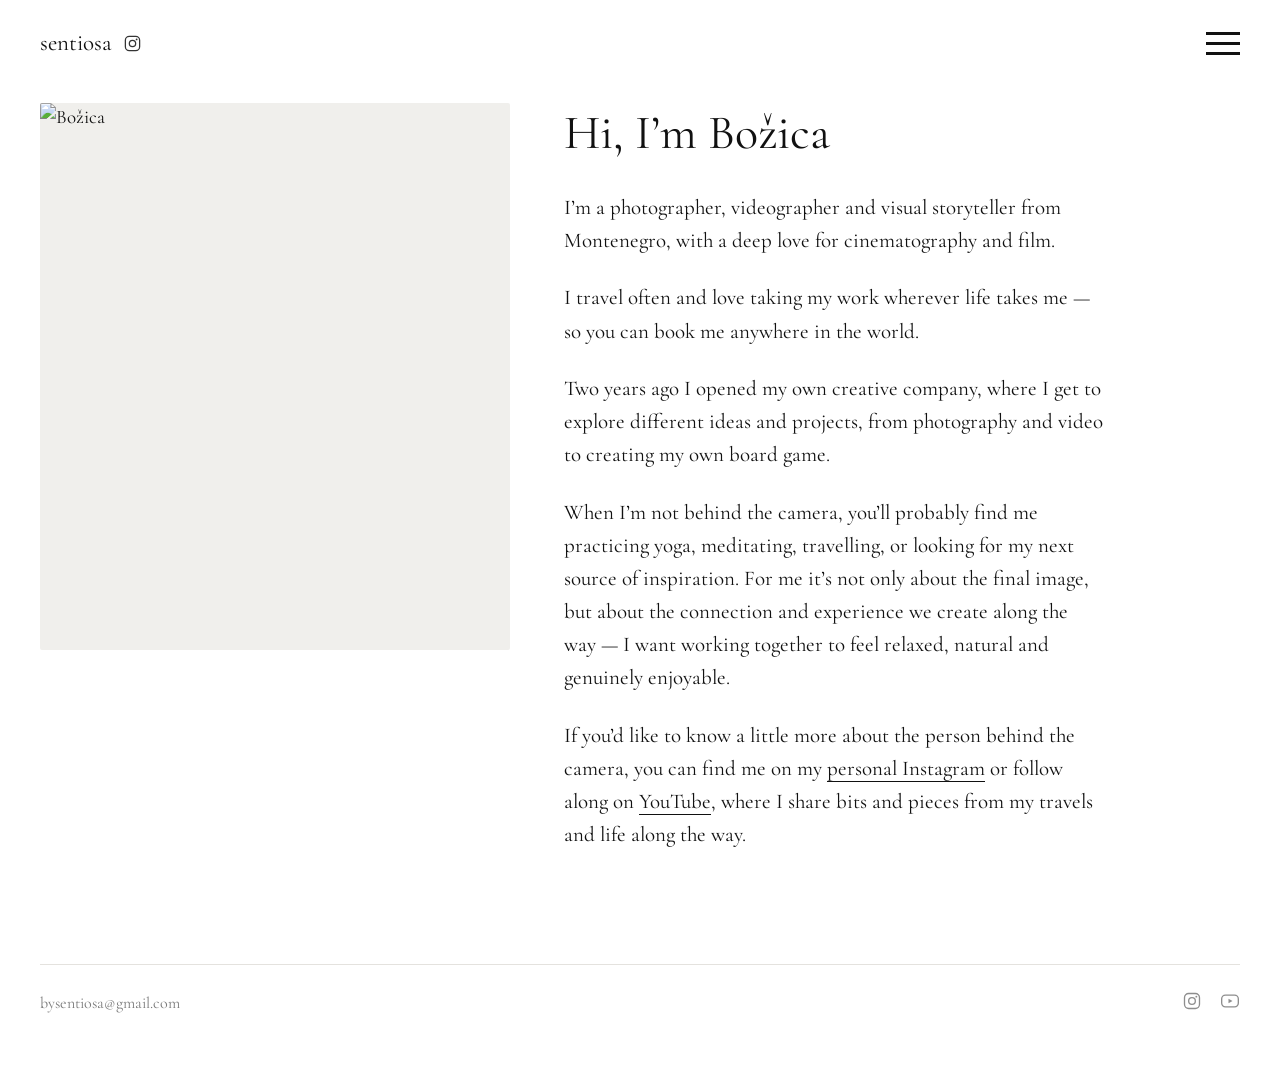
==== about.html @ 46932684 "Add files via upload" ====
<!DOCTYPE html>
<html lang="en">
<head>
<meta charset="utf-8">
<meta name="viewport" content="width=device-width, initial-scale=1">
<title>About — sentiosa</title>
<meta name="description" content="Božica — photographer, videographer and visual storyteller from Montenegro.">
<link rel="icon" href="favicon.ico">
<link rel="preconnect" href="https://fonts.googleapis.com">
<link rel="preconnect" href="https://fonts.gstatic.com" crossorigin>
<link href="https://fonts.googleapis.com/css2?family=Cormorant+Garamond:wght@300;400;500&display=swap" rel="stylesheet">
<link rel="stylesheet" href="style.css">
</head>
<body>
<div class="wrap">

  <header class="masthead">
    <div class="masthead__left">
      <a class="masthead__name" href="index.html">sentiosa</a>
      <a class="ig" href="https://www.instagram.com/bysentiosa/" target="_blank" rel="noopener" aria-label="Instagram"><svg viewBox="0 0 24 24" fill="none" stroke="currentColor" stroke-width="1.6" stroke-linecap="round" stroke-linejoin="round" aria-hidden="true" focusable="false"><rect x="3" y="3" width="18" height="18" rx="5"></rect><circle cx="12" cy="12" r="4"></circle><circle cx="17.2" cy="6.8" r="1.15" fill="currentColor" stroke="none"></circle></svg></a>
    </div>
    <button class="burger" type="button" aria-label="Open menu" aria-expanded="false" aria-controls="menu">
      <span></span><span></span><span></span>
    </button>
    <noscript>
      <nav class="masthead__nav">
        <a href="photo.html">photo</a>
        <a href="video.html">video</a>
        <a href="about.html">about</a>
        <a href="contact.html">contact</a>
      </nav>
    </noscript>
  </header>

  <main>
    <div class="about">

      <figure class="about__portrait">
        <img src="images/about.jpg" alt="Božica" width="1400" height="1631">
      </figure>

      <div class="about__text">
        <h1 class="page__title">Hi, I&rsquo;m Bo&#382;ica</h1>

        <p>I&rsquo;m a photographer, videographer and visual storyteller from Montenegro, with a deep love for cinematography and film.</p>

        <p>I travel often and love taking my work wherever life takes me &mdash; so you can book me anywhere in the world.</p>

        <p>Two years ago I opened my own creative company, where I get to explore different ideas and projects, from photography and video to creating my own board game.</p>

        <p>When I&rsquo;m not behind the camera, you&rsquo;ll probably find me practicing yoga, meditating, travelling, or looking for my next source of inspiration. For me it&rsquo;s not only about the final image, but about the connection and experience we create along the way &mdash; I want working together to feel relaxed, natural and genuinely enjoyable.</p>

        <p>If you&rsquo;d like to know a little more about the person behind the camera, you can find me on my <a href="https://www.instagram.com/sentiosa/" target="_blank" rel="noopener">personal Instagram</a> or follow along on <a href="https://www.youtube.com/@sentiosa" target="_blank" rel="noopener">YouTube</a>, where I share bits and pieces from my travels and life along the way.</p>
      </div>

    </div>
  </main>

  <footer class="colophon">
    <a href="mailto:bysentiosa@gmail.com">bysentiosa@gmail.com</a>
    <ul>
      <li><a class="ig" href="https://www.instagram.com/bysentiosa/" target="_blank" rel="noopener" aria-label="Instagram"><svg viewBox="0 0 24 24" fill="none" stroke="currentColor" stroke-width="1.6" stroke-linecap="round" stroke-linejoin="round" aria-hidden="true" focusable="false"><rect x="3" y="3" width="18" height="18" rx="5"></rect><circle cx="12" cy="12" r="4"></circle><circle cx="17.2" cy="6.8" r="1.15" fill="currentColor" stroke="none"></circle></svg></a></li>
      <li><a class="ig" href="https://www.youtube.com/@sentiosa" target="_blank" rel="noopener" aria-label="YouTube"><svg viewBox="0 0 24 24" fill="none" stroke="currentColor" stroke-width="1.6" stroke-linecap="round" stroke-linejoin="round" aria-hidden="true" focusable="false"><rect x="2" y="5" width="20" height="14" rx="4.5"></rect><path d="M10.2 9.3 L15 12 L10.2 14.7 Z" fill="currentColor" stroke="none"></path></svg></a></li>
    </ul>
  </footer>

</div>

<div class="menu" id="menu" data-open="false">
  <button class="menu__close" type="button" aria-label="Close menu">&times;</button>
  <nav class="menu__links">
    <a href="photo.html">photo</a>
    <a href="video.html">video</a>
    <a href="about.html">about</a>
    <a href="contact.html">contact</a>
  </nav>
  <p class="menu__foot">
    <a href="mailto:bysentiosa@gmail.com">bysentiosa@gmail.com</a>
    <span class="menu__social">
      <a class="ig" href="https://www.instagram.com/bysentiosa/" target="_blank" rel="noopener" aria-label="Instagram"><svg viewBox="0 0 24 24" fill="none" stroke="currentColor" stroke-width="1.6" stroke-linecap="round" stroke-linejoin="round" aria-hidden="true" focusable="false"><rect x="3" y="3" width="18" height="18" rx="5"></rect><circle cx="12" cy="12" r="4"></circle><circle cx="17.2" cy="6.8" r="1.15" fill="currentColor" stroke="none"></circle></svg></a>
      <a class="ig" href="https://www.youtube.com/@sentiosa" target="_blank" rel="noopener" aria-label="YouTube"><svg viewBox="0 0 24 24" fill="none" stroke="currentColor" stroke-width="1.6" stroke-linecap="round" stroke-linejoin="round" aria-hidden="true" focusable="false"><rect x="2" y="5" width="20" height="14" rx="4.5"></rect><path d="M10.2 9.3 L15 12 L10.2 14.7 Z" fill="currentColor" stroke="none"></path></svg></a>
    </span>
  </p>
</div>

<script src="site.js" defer></script>

</body>
</html>
---- style.css ----
:root {
  --ink: #111111;
  --paper: #ffffff;
  --muted: #7a7a7a;
  --line: #e4e2de;
  --gutter: 22px;
  --serif: "Cormorant Garamond", Garamond, "Times New Roman", serif;
}

@media (min-width: 800px) {
  :root { --gutter: 40px; }
}

*, *::before, *::after { box-sizing: border-box; }

html { -webkit-text-size-adjust: 100%; }

body {
  margin: 0;
  background: var(--paper);
  color: var(--ink);
  font-family: var(--serif);
  font-size: 19px;
  line-height: 1.5;
  -webkit-font-smoothing: antialiased;
}

img { display: block; width: 100%; height: auto; background: #f0efec; }

a { color: inherit; text-decoration: none; }

a:focus-visible { outline: 2px solid currentColor; outline-offset: 5px; }

/* ============ SPLASH ============ */

.splash {
  position: relative;
  min-height: 100svh;
  overflow: hidden;
}

.splash__bg {
  position: absolute;
  inset: 0;
  width: 100%;
  height: 100%;
  object-fit: cover;
  z-index: 0;
}

/* Optional legibility scrim. Add class="splash scrim" to <body> if your
   photo is busy and the words are hard to read. Off by default. */
.scrim .splash__bg + .splash__veil {
  position: absolute;
  inset: 0;
  background: linear-gradient(180deg, rgba(0,0,0,0.12), rgba(0,0,0,0.28));
  z-index: 1;
}

.splash__veil { display: none; }
.scrim .splash__veil { display: block; }

.splash__inner {
  position: relative;
  z-index: 2;
  min-height: 100svh;
  padding: 26px var(--gutter) 40px;
  display: flex;
  flex-direction: column;
}

.brand {
  display: flex;
  justify-content: space-between;
  align-items: flex-start;
}

.brand__name { font-size: 23px; letter-spacing: 0.01em; }

/* wordmark + instagram, paired in the top-left corner on every page */

.brand__left,
.masthead__left {
  display: flex;
  align-items: center;
  gap: 11px;
}

.ig { display: inline-flex; opacity: 0.85; }
.ig svg { width: 19px; height: 19px; display: block; }
.ig:hover { opacity: 1; }

/* hamburger */

.burger {
  border: 0;
  background: none;
  padding: 6px 0 6px 20px;
  cursor: pointer;
  display: block;
}

.burger span {
  display: block;
  width: 34px;
  height: 3px;
  background: currentColor;
  margin-bottom: 7px;
}

.burger span:last-child { margin-bottom: 0; }

/* staggered links */

.entries {
  margin-top: auto;
  padding-bottom: 4vh;
  display: flex;
  flex-direction: column;
  gap: clamp(14px, 3.5vh, 34px);
}

.entries a {
  font-size: clamp(2.1rem, 9.5vw, 4.6rem);
  line-height: 1;
  display: inline-block;
  align-self: flex-start;
  font-weight: 300;
  border-bottom: 1.5px solid currentColor;
  padding-bottom: 9px;
}

/* Stagger composed against cover.jpg. Her body occupies the right ~55%
   of the visible phone crop, so every word stays inside the left 40%. */
.entries a:nth-child(1) { margin-left: 4%; }
.entries a:nth-child(2) { margin-left: 14%; }
.entries a:nth-child(3) { margin-left: 8%; }
.entries a:nth-child(4) { margin-left: 2%; }

/* set per-word colour to suit what's behind it */
.on-light { color: #111111; }
.on-dark  { color: #ffffff; }

/* nav lives in the burger menu at every width; these two only ever
   render inside <noscript>, as a fallback if the script fails */
.splash__nav { display: flex; gap: 26px; font-size: 20px; padding-top: 4px; }

@media (min-width: 900px) {
  .entries { padding-bottom: 6vh; gap: clamp(10px, 2vh, 26px); }
  .entries a { font-size: clamp(3.4rem, 6vw, 5.6rem); }

  /* Wide crop gives more clear roof to her left, so the stagger opens up */
  .entries a:nth-child(1) { margin-left: 3%; }
  .entries a:nth-child(2) { margin-left: 16%; }
  .entries a:nth-child(3) { margin-left: 8%; }
  .entries a:nth-child(4) { margin-left: 20%; }
}

/* ============ MENU OVERLAY ============ */

.menu {
  position: fixed;
  inset: 0;
  z-index: 10;
  background: var(--paper);
  padding: 26px var(--gutter);
  display: none;
  flex-direction: column;
}

.menu[data-open="true"] { display: flex; }

.menu__close {
  align-self: flex-end;
  border: 0;
  background: none;
  font-family: var(--serif);
  font-size: 30px;
  line-height: 1;
  cursor: pointer;
  color: var(--ink);
  padding: 0;
}

.menu__links {
  margin: auto 0;
  display: flex;
  flex-direction: column;
  gap: 14px;
}

.menu__links a { font-size: clamp(2.1rem, 9.5vw, 3.2rem); line-height: 1.1; font-weight: 300; }

.menu__foot { color: var(--muted); font-size: 16px; }

/* ============ INTERIOR PAGES ============ */

.wrap { max-width: 1500px; margin: 0 auto; padding: 0 var(--gutter); }

.masthead {
  display: flex;
  justify-content: space-between;
  align-items: flex-start;
  padding: 26px 0 42px;
}

.masthead__name { font-size: 23px; }

.masthead__nav {
  display: flex;
  flex-wrap: wrap;
  gap: 8px 18px;
  justify-content: flex-end;
  color: var(--muted);
  font-size: 17px;
}

.masthead .burger { color: var(--ink); }

.masthead__nav a:hover,
.masthead__nav a[aria-current="page"] { color: var(--ink); }

.index {
  display: grid;
  grid-template-columns: 1fr;
  gap: 36px var(--gutter);
  padding-bottom: 64px;
}

@media (min-width: 620px) { .index { grid-template-columns: repeat(2, 1fr); } }
@media (min-width: 1040px) { .index { grid-template-columns: repeat(3, 1fr); } }

.index figure { margin: 0; }
.index img { aspect-ratio: 4 / 5; object-fit: cover; }
.index a:hover img { opacity: 0.74; }
.index figcaption { padding-top: 9px; color: var(--muted); font-size: 16px; }

.page__title {
  font-size: clamp(1.9rem, 6vw, 3rem);
  font-weight: 400;
  margin: 0 0 6px;
}

.page__meta { color: var(--muted); margin: 0 0 52px; }

.prose { max-width: 60ch; }
.prose p { margin: 0 0 1.2em; }

.sr-only {
  position: absolute;
  width: 1px; height: 1px;
  padding: 0; margin: -1px;
  overflow: hidden;
  clip: rect(0 0 0 0);
  white-space: nowrap;
  border: 0;
}

/* ---- series on the photo page ---- */

.series { padding-bottom: clamp(34px, 6vh, 72px); }
.series + .series { border-top: 1px solid var(--line); padding-top: clamp(44px, 7vh, 86px); }

.series__title {
  font-size: clamp(1.5rem, 4.2vw, 2.2rem);
  font-weight: 400;
  letter-spacing: -0.01em;
  margin: 0 0 40px;
}

/* ---- video ---- */

.reels {
  display: grid;
  grid-template-columns: 1fr;
  gap: 40px var(--gutter);
  padding-bottom: 60px;
  align-items: start;
}

/* one wide film across the top, the two vertical ones paired beneath */
@media (min-width: 700px) {
  .reels { grid-template-columns: repeat(2, 1fr); }
  .reel--wide { grid-column: 1 / -1; max-width: 900px; margin: 0 auto; width: 100%; }
}

.reel { display: block; }

.reel__media {
  position: relative;
  display: block;
  width: 100%;
  padding: 0;
  border: 0;
  border-radius: 0;
  background: none;
  font: inherit;
  color: inherit;
}

button.reel__media { cursor: pointer; }

.reel__frame {
  width: 100%;
  border: 0;
  border-radius: 2px;
  display: block;
  background: #000;
}

.reel__media img,
.reel__media video {
  display: block;
  width: 100%;
  height: auto;
  object-fit: cover;
  border-radius: 2px;
  background: #ececec;
}

.reel--wide .reel__media img,
.reel--wide .reel__frame { aspect-ratio: 16 / 9; }

.reel--tall .reel__media img,
.reel--tall .reel__media video { aspect-ratio: 9 / 16; }

.reel__play {
  position: absolute;
  top: 50%;
  left: 50%;
  transform: translate(-50%, -50%);
  width: 52px;
  height: 52px;
  color: rgba(255, 255, 255, 0.92);
  pointer-events: none;
}

.reel__play svg { width: 100%; height: 100%; display: block; }

a.reel:hover .reel__media img,
button.reel__media:hover img { opacity: 0.78; }

.reel__caption {
  display: flex;
  align-items: baseline;
  justify-content: space-between;
  gap: 12px;
  padding-top: 9px;
}

.reel__title { font-size: 18px; color: var(--ink); }
.reel__where { font-size: 15px; color: var(--muted); }

.reel--soon .reel__media img { opacity: 0.4; }
.reel--soon .reel__title { color: var(--muted); }

/* ---- about ---- */

.about {
  display: grid;
  grid-template-columns: 1fr;
  gap: 30px;
  padding-bottom: 40px;
}

.about__portrait { margin: 0; }
.about__portrait img { border-radius: 2px; }

.about__text p {
  margin: 0 0 1.15em;
  max-width: 54ch;
  font-size: 21px;
  line-height: 1.58;
}

.about__text a { border-bottom: 1px solid currentColor; }
.about__text a:hover { color: var(--muted); }

.about__cta { padding-top: 10px; }

.about .page__title { margin-bottom: 22px; }

@media (min-width: 860px) {
  .about {
    grid-template-columns: minmax(0, 0.82fr) minmax(0, 1.18fr);
    gap: 54px;
    align-items: start;
  }
  .about__portrait { position: sticky; top: 34px; }
  .about .page__title { margin-top: -6px; }
}

.frames figure { margin: 0 auto clamp(50px, 9vh, 104px); max-width: 1050px; }
.frames figure.portrait { max-width: 700px; }

/* ---- grouped rows ----
   Tight gaps inside a group, large gaps between groups. That contrast
   is what makes a viewer read them as sets rather than a stream. */

.group {
  display: grid;
  gap: 10px;
  /* clamped in px so the gap tracks the images, not the screen height */
  margin: 0 auto clamp(46px, 8vh, 96px);
}

.group img { aspect-ratio: 4 / 5; object-fit: cover; }

/* MOKSHA is a print series shot 2:3 — show the whole frame, never crop it */
.frames--23 .group img { aspect-ratio: 2 / 3; }
.frames--23 .group-1 img { aspect-ratio: auto; }

.group-1 { grid-template-columns: 1fr; max-width: 820px; margin-bottom: clamp(62px, 11vh, 130px); }
.group-1 img { aspect-ratio: auto; }
.group-2 { grid-template-columns: repeat(2, 1fr); }
.group-3 { grid-template-columns: 1fr; gap: 10px; }
.group-4 { grid-template-columns: repeat(2, 1fr); }

/* On a phone a solo frame looks the same as any stacked one, so the extra
   breathing room it gets on desktop just reads as a random larger gap.
   Below 760px every group is spaced identically. */
@media (max-width: 759px) {
  .group,
  .group-1 { margin-bottom: clamp(40px, 6vh, 66px); }
  .series { padding-bottom: clamp(30px, 5vh, 52px); }
  .series + .series { padding-top: clamp(38px, 6vh, 62px); }
}

@media (min-width: 760px) {
  .group { gap: 14px; }
  .group-3 { grid-template-columns: repeat(3, 1fr); }
  .group-4 { grid-template-columns: repeat(4, 1fr); }

  /* A solo frame gets more room than a row does — but it has to be the same
     above and below, or it reads as shunted toward the group before it.
     Adjacent margins collapse, so this matches the gap on both sides. */
  .group-1 { margin-top: clamp(62px, 11vh, 130px); }
  .frames .group-1:first-child { margin-top: 0; }
}

/* ---- contact ---- */

.contact { max-width: 560px; padding-bottom: 50px; }
.contact .page__title { margin-bottom: 36px; }

.field { margin-bottom: 22px; }

.field label {
  display: block;
  font-size: 16px;
  color: var(--muted);
  margin-bottom: 7px;
}

.field .opt { font-size: 14px; color: #a6a6a6; }

.field input,
.field select,
.field textarea {
  width: 100%;
  font-family: var(--serif);
  font-size: 19px;
  color: var(--ink);
  background: transparent;
  border: 1px solid var(--line);
  border-radius: 0;
  padding: 11px 12px;
  -webkit-appearance: none;
  appearance: none;
}

.field select {
  background-image: linear-gradient(45deg, transparent 50%, var(--muted) 50%), linear-gradient(135deg, var(--muted) 50%, transparent 50%);
  background-position: calc(100% - 19px) calc(50% + 2px), calc(100% - 14px) calc(50% + 2px);
  background-size: 5px 5px, 5px 5px;
  background-repeat: no-repeat;
  padding-right: 36px;
}

.field textarea { resize: vertical; line-height: 1.5; }

.field input:focus,
.field select:focus,
.field textarea:focus {
  outline: none;
  border-color: var(--ink);
}

.field .invalid { border-color: #a12f2f; }

.err {
  font-size: 15px;
  color: #a12f2f;
  margin: 6px 0 0;
  min-height: 0;
}

.err:empty { display: none; }

.hint { font-size: 15px; color: var(--muted); margin: 6px 0 0; }
.hint:empty { display: none; }

.hint-fix {
  font-family: var(--serif);
  font-size: 15px;
  color: var(--ink);
  background: none;
  border: 0;
  border-bottom: 1px solid currentColor;
  border-radius: 0;
  padding: 0;
  margin: 0;
  cursor: pointer;
}

.field-row { display: grid; grid-template-columns: 1fr; gap: 0; }

@media (min-width: 620px) {
  .field-row { grid-template-columns: 1fr 1fr; gap: 0 18px; }
}

.hp { position: absolute; left: -9999px; opacity: 0; }

#contact-form button {
  font-family: var(--serif);
  font-size: 19px;
  color: var(--ink);
  background: transparent;
  border: 1px solid var(--ink);
  border-radius: 0;
  padding: 12px 30px;
  cursor: pointer;
  margin-top: 6px;
}

#contact-form button:hover { background: var(--ink); color: var(--paper); }
#contact-form button:disabled { opacity: 0.5; cursor: default; }

.form-status { font-size: 18px; line-height: 1.55; margin: 20px 0 0; }
.form-status.ok { color: var(--ink); }
.form-status.bad { color: #a12f2f; }

.colophon {
  border-top: 1px solid var(--line);
  margin-top: 48px;
  padding: 26px 0 60px;
  display: flex;
  justify-content: space-between;
  flex-wrap: wrap;
  gap: 12px;
  color: var(--muted);
  font-size: 16px;
}

.colophon a:hover { color: var(--ink); }
.colophon ul { display: flex; align-items: center; gap: 18px; list-style: none; margin: 0; padding: 0; }
.colophon .ig svg { width: 20px; height: 20px; }

.menu__social { display: inline-flex; align-items: center; gap: 16px; margin-left: 18px; vertical-align: -4px; }
.menu__social .ig svg { width: 21px; height: 21px; }

img, a { transition: opacity 0.25s ease, color 0.25s ease; }

@media (prefers-reduced-motion: reduce) {
  * { transition: none !important; animation: none !important; }
}


/* ============ LIGHTBOX ============ */

/* iOS only dispatches click on a non-interactive element when it looks
   clickable, so cursor:pointer here is load-bearing, not decoration. */
.frames .zoomable {
  cursor: pointer;
  cursor: zoom-in;
  touch-action: manipulation;
  -webkit-touch-callout: none;
  -webkit-tap-highlight-color: transparent;
}

.frames .zoomable:focus-visible { outline: 2px solid var(--ink); outline-offset: 4px; }

.lightbox {
  position: fixed;
  top: 0; right: 0; bottom: 0; left: 0;
  z-index: 60;
  background: rgba(12, 12, 12, 0.94);
  display: none;
  align-items: center;
  justify-content: center;
  padding: 52px 10px;
  -webkit-overflow-scrolling: touch;
}

.lightbox[data-open="true"] { display: flex; }

.lightbox__stage {
  margin: 0;
  max-width: 100%;
  max-height: 100%;
  display: flex;
  flex-direction: column;
  align-items: center;
  justify-content: center;
  gap: 12px;
}

.lightbox__stage img {
  max-width: 100%;
  /* vh first as the fallback — older mobile Safari drops the whole
     declaration if it cannot parse dvh, leaving the image unbounded */
  max-height: calc(100vh - 116px);
  max-height: calc(100dvh - 116px);
  width: auto;
  height: auto;
  background: none;
  object-fit: contain;
  cursor: pointer;
  cursor: zoom-out;
}

.lightbox[data-loading="true"] .lightbox__stage img { opacity: 0.25; }

.lightbox__count {
  font-size: 15px;
  color: rgba(255, 255, 255, 0.62);
  letter-spacing: 0.06em;
}

.lightbox__close,
.lightbox__nav {
  position: absolute;
  background: none;
  border: 0;
  border-radius: 0;
  color: #fff;
  font-family: var(--serif);
  cursor: pointer;
  line-height: 1;
  padding: 10px 16px;
  opacity: 0.72;
}

.lightbox__close:hover,
.lightbox__nav:hover { opacity: 1; }

.lightbox__close { top: 6px; right: 6px; font-size: 36px; padding: 10px 18px; }
.lightbox__nav { top: 50%; transform: translateY(-50%); font-size: 46px; padding: 18px 14px; }
.lightbox__prev { left: 2px; }
.lightbox__next { right: 2px; }

@media (min-width: 760px) {
  .lightbox { padding: 64px 74px; }
  .lightbox__prev { left: 14px; }
  .lightbox__next { right: 14px; }
}
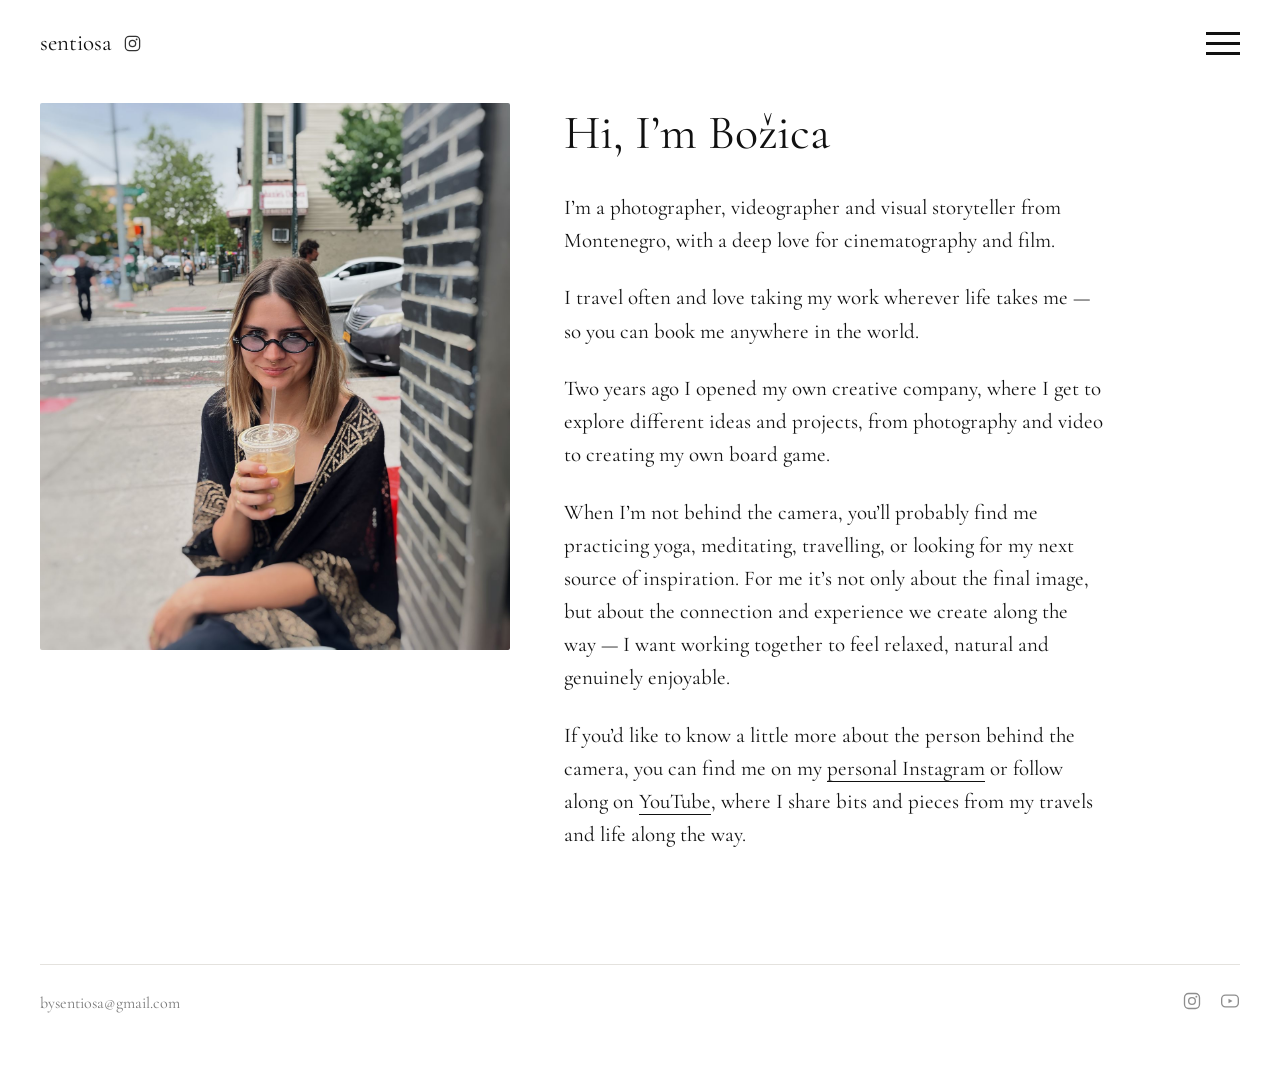
==== commit dd68b865: "Add files via upload" ====
--- a/about.html
+++ b/about.html
@@ -9,7 +9,7 @@
 <link rel="preconnect" href="https://fonts.googleapis.com">
 <link rel="preconnect" href="https://fonts.gstatic.com" crossorigin>
 <link href="https://fonts.googleapis.com/css2?family=Cormorant+Garamond:wght@300;400;500&display=swap" rel="stylesheet">
-<link rel="stylesheet" href="style.css">
+<link rel="stylesheet" href="style.css?v=20261001e">
 </head>
 <body>
 <div class="wrap">
@@ -83,7 +83,7 @@
   </p>
 </div>
 
-<script src="site.js" defer></script>
+<script src="site.js?v=20261001e" defer></script>
 
 </body>
 </html>
--- a/style.css
+++ b/style.css
@@ -35,7 +35,11 @@
 
 .splash {
   position: relative;
-  min-height: 100svh;
+  /* vh first as the fallback, then dvh which tracks the visible area as the
+     phone's toolbars show and hide — svh left a gap when they retracted and
+     let them cover the bottom of the photo when they appeared */
+  min-height: 100vh;
+  min-height: 100dvh;
   overflow: hidden;
 }
 
@@ -63,8 +67,12 @@
 .splash__inner {
   position: relative;
   z-index: 2;
-  min-height: 100svh;
-  padding: 26px var(--gutter) 40px;
+  min-height: 100vh;
+  min-height: 100dvh;
+  /* the photo now paints behind the status bar, so the wordmark and the
+     words are pushed clear of it rather than the whole page being inset */
+  padding: calc(26px + env(safe-area-inset-top, 0px)) var(--gutter)
+           calc(40px + env(safe-area-inset-bottom, 0px));
   display: flex;
   flex-direction: column;
 }
@@ -202,6 +210,27 @@
   justify-content: space-between;
   align-items: flex-start;
   padding: 26px 0 42px;
+
+  /* follows the page down; sits under the menu overlay (z-index 10)
+     and the lightbox (60) so neither gets covered */
+  position: -webkit-sticky;
+  position: sticky;
+  top: 0;
+  z-index: 8;
+  background: var(--paper);
+  transition: padding 0.2s ease, box-shadow 0.2s ease;
+}
+
+/* once the page has moved, tighten up and draw a hairline so images
+   scrolling underneath have a visible edge instead of just vanishing */
+.masthead[data-stuck="true"] {
+  padding-top: 15px;
+  padding-bottom: 15px;
+  box-shadow: 0 1px 0 var(--line);
+}
+
+@media (prefers-reduced-motion: reduce) {
+  .masthead { transition: none; }
 }
 
 .masthead__name { font-size: 23px; }
@@ -259,6 +288,9 @@
 /* ---- series on the photo page ---- */
 
 .series { padding-bottom: clamp(34px, 6vh, 72px); }
+
+/* photo.html#moksha and #athar must not land under the sticky header */
+.series { scroll-margin-top: 90px; }
 .series + .series { border-top: 1px solid var(--line); padding-top: clamp(44px, 7vh, 86px); }
 
 .series__title {
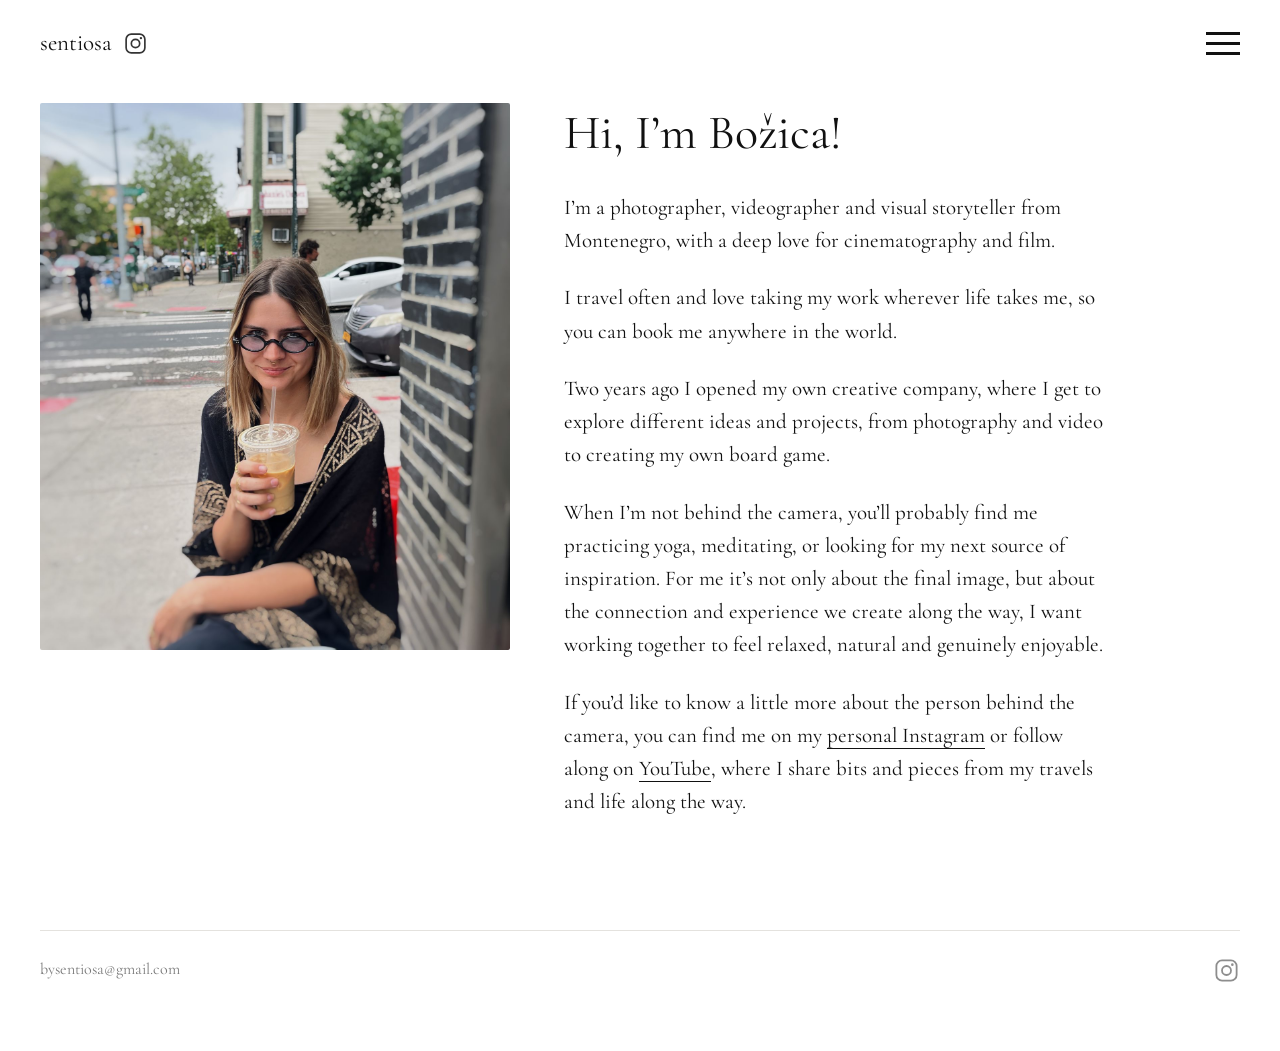
==== commit bd1b193f: "Add files via upload" ====
--- a/about.html
+++ b/about.html
@@ -9,7 +9,7 @@
 <link rel="preconnect" href="https://fonts.googleapis.com">
 <link rel="preconnect" href="https://fonts.gstatic.com" crossorigin>
 <link href="https://fonts.googleapis.com/css2?family=Cormorant+Garamond:wght@300;400;500&display=swap" rel="stylesheet">
-<link rel="stylesheet" href="style.css?v=20261001e">
+<link rel="stylesheet" href="style.css?v=20261003d">
 </head>
 <body>
 <div class="wrap">
@@ -40,15 +40,15 @@
       </figure>
 
       <div class="about__text">
-        <h1 class="page__title">Hi, I&rsquo;m Bo&#382;ica</h1>
+        <h1 class="page__title">Hi, I&rsquo;m Bo&#382;ica!</h1>
 
         <p>I&rsquo;m a photographer, videographer and visual storyteller from Montenegro, with a deep love for cinematography and film.</p>
 
-        <p>I travel often and love taking my work wherever life takes me &mdash; so you can book me anywhere in the world.</p>
+        <p>I travel often and love taking my work wherever life takes me, so you can book me anywhere in the world.</p>
 
         <p>Two years ago I opened my own creative company, where I get to explore different ideas and projects, from photography and video to creating my own board game.</p>
 
-        <p>When I&rsquo;m not behind the camera, you&rsquo;ll probably find me practicing yoga, meditating, travelling, or looking for my next source of inspiration. For me it&rsquo;s not only about the final image, but about the connection and experience we create along the way &mdash; I want working together to feel relaxed, natural and genuinely enjoyable.</p>
+        <p>When I&rsquo;m not behind the camera, you&rsquo;ll probably find me practicing yoga, meditating, or looking for my next source of inspiration. For me it&rsquo;s not only about the final image, but about the connection and experience we create along the way, I want working together to feel relaxed, natural and genuinely enjoyable.</p>
 
         <p>If you&rsquo;d like to know a little more about the person behind the camera, you can find me on my <a href="https://www.instagram.com/sentiosa/" target="_blank" rel="noopener">personal Instagram</a> or follow along on <a href="https://www.youtube.com/@sentiosa" target="_blank" rel="noopener">YouTube</a>, where I share bits and pieces from my travels and life along the way.</p>
       </div>
@@ -60,7 +60,6 @@
     <a href="mailto:bysentiosa@gmail.com">bysentiosa@gmail.com</a>
     <ul>
       <li><a class="ig" href="https://www.instagram.com/bysentiosa/" target="_blank" rel="noopener" aria-label="Instagram"><svg viewBox="0 0 24 24" fill="none" stroke="currentColor" stroke-width="1.6" stroke-linecap="round" stroke-linejoin="round" aria-hidden="true" focusable="false"><rect x="3" y="3" width="18" height="18" rx="5"></rect><circle cx="12" cy="12" r="4"></circle><circle cx="17.2" cy="6.8" r="1.15" fill="currentColor" stroke="none"></circle></svg></a></li>
-      <li><a class="ig" href="https://www.youtube.com/@sentiosa" target="_blank" rel="noopener" aria-label="YouTube"><svg viewBox="0 0 24 24" fill="none" stroke="currentColor" stroke-width="1.6" stroke-linecap="round" stroke-linejoin="round" aria-hidden="true" focusable="false"><rect x="2" y="5" width="20" height="14" rx="4.5"></rect><path d="M10.2 9.3 L15 12 L10.2 14.7 Z" fill="currentColor" stroke="none"></path></svg></a></li>
     </ul>
   </footer>
 
@@ -78,12 +77,11 @@
     <a href="mailto:bysentiosa@gmail.com">bysentiosa@gmail.com</a>
     <span class="menu__social">
       <a class="ig" href="https://www.instagram.com/bysentiosa/" target="_blank" rel="noopener" aria-label="Instagram"><svg viewBox="0 0 24 24" fill="none" stroke="currentColor" stroke-width="1.6" stroke-linecap="round" stroke-linejoin="round" aria-hidden="true" focusable="false"><rect x="3" y="3" width="18" height="18" rx="5"></rect><circle cx="12" cy="12" r="4"></circle><circle cx="17.2" cy="6.8" r="1.15" fill="currentColor" stroke="none"></circle></svg></a>
-      <a class="ig" href="https://www.youtube.com/@sentiosa" target="_blank" rel="noopener" aria-label="YouTube"><svg viewBox="0 0 24 24" fill="none" stroke="currentColor" stroke-width="1.6" stroke-linecap="round" stroke-linejoin="round" aria-hidden="true" focusable="false"><rect x="2" y="5" width="20" height="14" rx="4.5"></rect><path d="M10.2 9.3 L15 12 L10.2 14.7 Z" fill="currentColor" stroke="none"></path></svg></a>
     </span>
   </p>
 </div>
 
-<script src="site.js?v=20261001e" defer></script>
+<script src="site.js?v=20261003d" defer></script>
 
 </body>
 </html>
--- a/style.css
+++ b/style.css
@@ -35,11 +35,7 @@
 
 .splash {
   position: relative;
-  /* vh first as the fallback, then dvh which tracks the visible area as the
-     phone's toolbars show and hide — svh left a gap when they retracted and
-     let them cover the bottom of the photo when they appeared */
-  min-height: 100vh;
-  min-height: 100dvh;
+  min-height: 100svh;
   overflow: hidden;
 }
 
@@ -64,15 +60,32 @@
 .splash__veil { display: none; }
 .scrim .splash__veil { display: block; }
 
+/* The wordmark, instagram icon and burger are white on the cover, but the
+   top-left corner of the photo is bright sky — white on it measures 1.6:1,
+   which is unreadable. This gradient darkens only the top strip so the
+   white reads, and fades out before it touches the skyline.
+   Delete this one rule to go back to a completely untouched photo. */
+.splash::before {
+  content: "";
+  position: absolute;
+  top: 0;
+  left: 0;
+  right: 0;
+  height: 230px;
+  z-index: 1;
+  pointer-events: none;
+  background: linear-gradient(180deg,
+    rgba(0,0,0,0.50) 0,
+    rgba(0,0,0,0.44) 72px,
+    rgba(0,0,0,0.20) 140px,
+    rgba(0,0,0,0) 100%);
+}
+
 .splash__inner {
   position: relative;
   z-index: 2;
-  min-height: 100vh;
-  min-height: 100dvh;
-  /* the photo now paints behind the status bar, so the wordmark and the
-     words are pushed clear of it rather than the whole page being inset */
-  padding: calc(26px + env(safe-area-inset-top, 0px)) var(--gutter)
-           calc(40px + env(safe-area-inset-bottom, 0px));
+  min-height: 100svh;
+  padding: 26px var(--gutter) 40px;
   display: flex;
   flex-direction: column;
 }
@@ -95,7 +108,7 @@
 }
 
 .ig { display: inline-flex; opacity: 0.85; }
-.ig svg { width: 19px; height: 19px; display: block; }
+.ig svg { width: 25px; height: 25px; display: block; }
 .ig:hover { opacity: 1; }
 
 /* hamburger */
@@ -122,10 +135,10 @@
 
 .entries {
   margin-top: auto;
-  padding-bottom: 4vh;
+  padding-bottom: 13vh;
   display: flex;
   flex-direction: column;
-  gap: clamp(14px, 3.5vh, 34px);
+  gap: 0;
 }
 
 .entries a {
@@ -138,12 +151,13 @@
   padding-bottom: 9px;
 }
 
-/* Stagger composed against cover.jpg. Her body occupies the right ~55%
-   of the visible phone crop, so every word stays inside the left 40%. */
-.entries a:nth-child(1) { margin-left: 4%; }
-.entries a:nth-child(2) { margin-left: 14%; }
-.entries a:nth-child(3) { margin-left: 8%; }
-.entries a:nth-child(4) { margin-left: 2%; }
+/* Positions traced from the marked-up screenshot: alternating left and
+   right, with the gaps widening as the words descend. Each word's gap is
+   its own margin-top rather than one uniform flex gap. */
+.entries a:nth-child(1) { margin-left: 13%; }
+.entries a:nth-child(2) { margin-left: 64%; margin-top: 6vh; }
+.entries a:nth-child(3) { margin-left: 11%; margin-top: 7vh; }
+.entries a:nth-child(4) { margin-left: 57%; margin-top: 9.5vh; }
 
 /* set per-word colour to suit what's behind it */
 .on-light { color: #111111; }
@@ -154,14 +168,16 @@
 .splash__nav { display: flex; gap: 26px; font-size: 20px; padding-top: 4px; }
 
 @media (min-width: 900px) {
-  .entries { padding-bottom: 6vh; gap: clamp(10px, 2vh, 26px); }
+  /* Same left-right-left-right composition as the phone. The words are
+     about twice as tall here, so the vertical gaps are scaled down to
+     keep the block sitting in the same part of the frame. */
+  .entries { padding-bottom: 6vh; gap: 0; }
   .entries a { font-size: clamp(3.4rem, 6vw, 5.6rem); }
 
-  /* Wide crop gives more clear roof to her left, so the stagger opens up */
-  .entries a:nth-child(1) { margin-left: 3%; }
-  .entries a:nth-child(2) { margin-left: 16%; }
-  .entries a:nth-child(3) { margin-left: 8%; }
-  .entries a:nth-child(4) { margin-left: 20%; }
+  .entries a:nth-child(1) { margin-left: 13%; margin-top: 0; }
+  .entries a:nth-child(2) { margin-left: 64%; margin-top: 3vh; }
+  .entries a:nth-child(3) { margin-left: 11%; margin-top: 3.5vh; }
+  .entries a:nth-child(4) { margin-left: 57%; margin-top: 4.5vh; }
 }
 
 /* ============ MENU OVERLAY ============ */
@@ -380,7 +396,8 @@
   padding-top: 9px;
 }
 
-.reel__title { font-size: 18px; color: var(--ink); }
+/* set in capitals, so it needs tracking to stop the letters crowding */
+.reel__title { font-size: 18px; color: var(--ink); letter-spacing: 0.07em; }
 .reel__where { font-size: 15px; color: var(--muted); }
 
 .reel--soon .reel__media img { opacity: 0.4; }
@@ -586,10 +603,10 @@
 
 .colophon a:hover { color: var(--ink); }
 .colophon ul { display: flex; align-items: center; gap: 18px; list-style: none; margin: 0; padding: 0; }
-.colophon .ig svg { width: 20px; height: 20px; }
+.colophon .ig svg { width: 27px; height: 27px; }
 
 .menu__social { display: inline-flex; align-items: center; gap: 16px; margin-left: 18px; vertical-align: -4px; }
-.menu__social .ig svg { width: 21px; height: 21px; }
+.menu__social .ig svg { width: 27px; height: 27px; }
 
 img, a { transition: opacity 0.25s ease, color 0.25s ease; }
 
